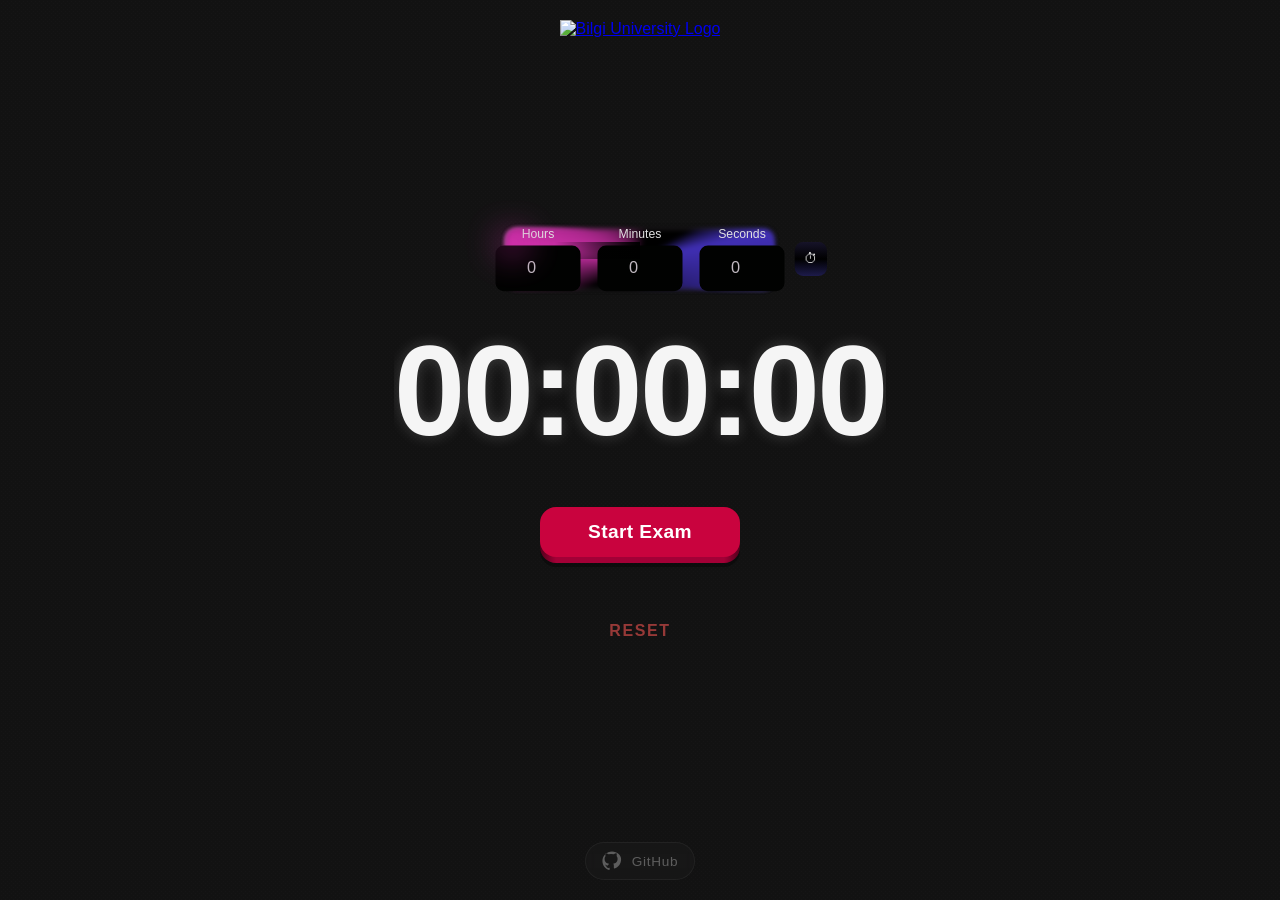
==== index.html @ c45ab060 "Add files via upload" ====
<!DOCTYPE html>
<html lang="en">

<head>
    <meta charset="UTF-8">
    <title>Exam Timer</title>
    <!-- Google Fonts: Roboto Mono -->
    <link href="https://fonts.googleapis.com/css2?family=Roboto+Mono:wght@400;700&display=swap" rel="stylesheet">
    <link rel="stylesheet" href="style.css"> 

</head>
<header>
    <a href="https://www.bilgi.edu.tr" class="logo-link">
        <img src="https://tbl.bilgi.edu.tr/brand-resources/logotypes/bilgi/svg/bilgi-logotype-en-light.svg"
            alt="Bilgi University Logo" class="logo">
    </a>
</header>

<body>
    <section class="counter">
        <!-- Saat, Dakika, Saniye inputları -->
        <div id="poda" class="input-wrapper-neon">
            <div class="white"></div>
            <div class="border"></div>
            <div class="darkBorderBg"></div>
            <div class="glow"></div>

            <div class="time-inputs">
                <div>
                    <label for="hours">Hours</label>
                    <input type="number" id="hours" class="input" placeholder="0" min="0">
                </div>
                <div>
                    <label for="minutes">Minutes</label>
                    <input type="number" id="minutes" class="input" placeholder="0" min="0">
                </div>
                <div>
                    <label for="seconds">Seconds</label>
                    <input type="number" id="seconds" class="input" placeholder="0" min="0">
                </div>
            </div>

            <div id="input-mask"></div>
            <div id="pink-mask"></div>
            <div id="filter-icon">⏱</div>
        </div>

        <!-- Timer display -->
        <div id="count">00:00:00</div>

        <!-- Start/Pause button -->
        <button class="pushable" id="startPause">
            <span class="shadow"></span>
            <span class="edge"></span>
            <span class="front">Start Exam</span>
        </button>

        <!-- Reset button -->
        <button id="reset">Reset</button>
    </section>

    <script>
        let remaining = 0;
        let interval = null;
        let isRunning = false;

        const countEl = document.getElementById("count");
        const startPauseBtn = document.getElementById("startPause");
        const resetBtn = document.getElementById("reset");
        const hoursInput = document.getElementById("hours");
        const minutesInput = document.getElementById("minutes");
        const secondsInput = document.getElementById("seconds");

        function formatTime(seconds) {
            const h = Math.floor(seconds / 3600).toString().padStart(2, "0");
            const m = Math.floor((seconds % 3600) / 60).toString().padStart(2, "0");
            const s = (seconds % 60).toString().padStart(2, "0");
            return `${h}:${m}:${s}`;
        }

        function updateDisplay() {
            countEl.textContent = formatTime(remaining);
        }

        function toggleTimer() {
            if (!isRunning) {
                if (remaining <= 0) {
                    const h = parseInt(hoursInput.value, 10) || 0;
                    const m = parseInt(minutesInput.value, 10) || 0;
                    const s = parseInt(secondsInput.value, 10) || 0;
                    remaining = h * 3600 + m * 60 + s;
                    if (remaining <= 0) {
                        alert("Please enter a valid exam duration.");
                        return;
                    }
                    updateDisplay();
                }
                interval = setInterval(() => {
                    if (remaining > 0) {
                        remaining--;
                        updateDisplay();
                    } else {
                        clearInterval(interval);
                        interval = null;
                        isRunning = false;
                        startPauseBtn.querySelector(".front").textContent = "Start Exam";
                        countEl.textContent = "TIME UP!";
                    }
                }, 1000);
                isRunning = true;
                startPauseBtn.querySelector(".front").textContent = "Pause Exam";
            } else {
                clearInterval(interval);
                interval = null;
                isRunning = false;
                startPauseBtn.querySelector(".front").textContent = "Resume Exam";
            }
        }

        function resetTimer() {
            clearInterval(interval);
            interval = null;
            isRunning = false;
            remaining = 0;
            countEl.textContent = "00:00:00";
            startPauseBtn.querySelector(".front").textContent = "Start Exam";
        }

        startPauseBtn.addEventListener("click", toggleTimer);
        resetBtn.addEventListener("click", resetTimer);

        updateDisplay();
    </script>
</body>

<footer class="footer">
  <a href="https://github.com/guitareren" target="_blank" class="github-link">
    
    <svg viewBox="0 0 24 24" fill="currentColor" xmlns="http://www.w3.org/2000/svg">
      <path d="M12 .5C5.65.5.5 5.65.5 12c0 5.1 3.3 9.4 7.9 10.9.6.1.8-.3.8-.6v-2.1c-3.2.7-3.9-1.5-3.9-1.5-.5-1.2-1.2-1.5-1.2-1.5-1-.7.1-.7.1-.7 1.1.1 1.7 1.1 1.7 1.1 1 .1 1.6-.7 1.8-1.1.1-.7.4-1.1.7-1.3-2.6-.3-5.3-1.3-5.3-5.8 0-1.3.5-2.4 1.2-3.3-.1-.3-.5-1.6.1-3.3 0 0 1-.3 3.4 1.2a11.7 11.7 0 0 1 6.2 0c2.4-1.5 3.4-1.2 3.4-1.2.6 1.7.2 3 .1 3.3.8.9 1.2 2 1.2 3.3 0 4.5-2.7 5.5-5.3 5.8.4.3.8 1 .8 2.1v3.1c0 .3.2.7.8.6 4.6-1.5 7.9-5.8 7.9-10.9C23.5 5.65 18.35.5 12 .5z"/>
    </svg>
    <span>GitHub</span>
  </a>
</footer>
</html>
---- style.css ----
:root {
    --bg-color: #121212;
    --text-color: #e0e0e0;
    --accent-color: hsl(342, 97%, 40%);
    --shadow-color: rgba(0, 0, 0, 0.4);
    --font-family: 'Inter', -apple-system, BlinkMacSystemFont, "Segoe UI", Roboto, Helvetica, Arial, sans-serif;
}

* {
    box-sizing: border-box;
    margin: 0;
    padding: 0;
    -webkit-tap-highlight-color: transparent;
    /* Mobilde tıklama anındaki mavi kutuyu siler */
    -webkit-touch-callout: none;
    /* iOS'ta basılı tutunca çıkan menüyü engeller */
    -webkit-user-select: none;
    /* Safari */
    -khtml-user-select: none;
    /* Konqueror HTML */
    -moz-user-select: none;
    /* Firefox */
    -ms-user-select: none;
    /* Internet Explorer/Edge */
    user-select: none;
    /* Standart */
}

header {
  width: 100%;
  display: flex;
  justify-content: center; 
  align-items: center;     
  padding: 20px;
  position: absolute;    
  top: 0;
  left: 0;
}
header img.logo {
  height: 50px;
  width: auto;
}

body {
    height: 100vh;
    display: flex;
    justify-content: center;
    align-items: center;
    font-family: var(--font-family);
    background-color: var(--bg-color);
    color: var(--text-color);
    overflow: hidden;
    touch-action: pan-x pan-y;
    background-image: url("data:image/svg+xml,%3Csvg xmlns='http://www.w3.org/2000/svg' width='4' height='4' viewBox='0 0 4 4'%3E%3Cpath fill='%239C92AC' fill-opacity='0.03' d='M1 3h1v1H1V3zm2-2h1v1H3V1z'%3E%3C/path%3E%3C/svg%3E");
}


section.counter {
    display: flex;
    flex-direction: column;
    justify-content: center;
    align-items: center;
    width: 100%;
    height: 100%;
    padding: 20px;
    padding-bottom: 5vh;
}

/* Sayaç ekranı limitli */
#count {
    font-weight: 700;
    font-size: clamp(3rem, 12vw, 8rem);
    /* daha küçük aralık */
    margin-bottom: 2vh;
    color: whitesmoke;
    line-height: 1;
    letter-spacing: -0.02em;
    font-variant-numeric: tabular-nums;
    text-align: center;
    text-shadow: 0 0 15px rgba(245, 245, 245, 0.2);
    max-width: 90vw;
    /* ekranın %90’ını geçmez */
    overflow: hidden;
    /* taşmayı engeller */
}


@keyframes countAppear {
    from {
        opacity: 0;
        transform: translateY(20px) scale(0.9);
    }

    to {
        opacity: 1;
        transform: translateY(0) scale(1);
    }
}


.pushable {
    margin-top: 40px;
    position: relative;
    border: none;
    background: transparent;
    padding: 0;
    cursor: pointer;
    outline: none;
    user-select: none;
    touch-action: manipulation;
    width: clamp(150px, 40vw, 200px);
    animation: buttonAppear 0.6s 0.3s cubic-bezier(0.23, 1, 0.32, 1) both;

}

@keyframes buttonAppear {
    from {
        opacity: 0;
        transform: translateY(10px);
    }

    to {
        opacity: 1;
        transform: translateY(0);
    }
}

.shadow {
    position: absolute;
    top: 0;
    left: 0;
    width: 100%;
    height: 100%;
    border-radius: 16px;
    background: hsl(0deg 0% 0% / 0.3);
    will-change: transform;
    transform: translateY(4px);
    transition: transform 600ms cubic-bezier(.3, .7, .4, 1);
}

.edge {
    position: absolute;
    top: 0;
    left: 0;
    width: 100%;
    height: 100%;
    border-radius: 16px;
    background: linear-gradient(to left,
            hsl(340deg 100% 16%) 0%,
            hsl(340deg 100% 32%) 8%,
            hsl(340deg 100% 32%) 92%,
            hsl(340deg 100% 16%) 100%);
}

.front {
    display: block;
    position: relative;
    padding: clamp(8px, 2vh, 14px) 0;
    /* üst-alt padding küçülür/büyür */


    border-radius: 16px;
    font-size: clamp(0.8rem, 3vw, 1.2rem);
    /* yazı boyutu orantılı */

    font-weight: 700;
    color: white;
    background: var(--accent-color);
    will-change: transform;
    transform: translateY(-6px);
    transition: transform 600ms cubic-bezier(.3, .7, .4, 1), background 200ms;
    text-align: center;
    letter-spacing: 0.02em;
}

.pushable:hover {
    filter: brightness(105%);
}

.pushable:hover .front {
    transform: translateY(-8px);
    transition: transform 250ms cubic-bezier(.3, .7, .4, 1.5);
}

.pushable:active .front {
    background: rgb(190, 5, 98);
    transform: translateY(-2px);
    transition: transform 34ms;
}

.pushable:hover .shadow {
    transform: translateY(6px);
    transition: transform 250ms cubic-bezier(.3, .7, .4, 1.5);
}

.pushable:active .shadow {
    transform: translateY(2px);
    transition: transform 34ms;
}


#reset {
    background-color: transparent;
    color: #ef5350;
    border: 2px solid transparent;
    font-size: 1rem;
    font-weight: 600;
    padding: 10px 20px;
    border-radius: 8px;
    cursor: pointer;
    margin-top: clamp(8vh, 12vh, 16vh);
    transition: all 0.3s ease;
    text-transform: uppercase;
    letter-spacing: 0.1em;
    opacity: 0.6;
}

#reset:hover {
    opacity: 1;
    background-color: rgba(239, 83, 80, 0.1);
    border-color: rgba(239, 83, 80, 0.2);
}

#reset:active {
    transform: scale(0.95);
}


.input-wrapper-neon {
    display: flex;
    justify-content: center;
    align-items: center;
    margin-bottom: 30px;
    scale: 0.85;
    z-index: 10;
}

.grid {
    height: 800px;
    width: 800px;
    background-image: linear-gradient(to right, #0f0f10 1px, transparent 1px),
        linear-gradient(to bottom, #0f0f10 1px, transparent 1px);
    background-size: 1rem 1rem;
    background-position: center center;
    position: absolute;
    z-index: -1;
    filter: blur(1px);
}


.white,
.border,
.darkBorderBg,
.glow {
    max-height: 70px;
    max-width: 314px;
    height: 100%;
    width: 100%;
    position: absolute;
    overflow: hidden;
    z-index: -1;
    border-radius: 12px;
    filter: blur(3px);
    pointer-events: none;

}

#main {
    position: relative;
    z-index: 50;

}

.input {
    background-color: #010201;
    border: none;
    width: 301px;
    height: 56px;
    border-radius: 10px;
    color: white;
    padding-inline: 50px;
    font-size: 18px;
    font-family: var(--font-family);
    position: relative;
    z-index: 51;
    pointer-events: auto;

}

#poda {
    display: flex;
    align-items: center;
    justify-content: center;
    position: relative;
}

.input::placeholder {
    color: #c0b9c0;
}

.input:focus {
    outline: none;
}

#input-mask,
#pink-mask {
    pointer-events: none;
    position: absolute;
    z-index: 52;
}

#input-mask {
    width: 100px;
    height: 20px;
    background: linear-gradient(90deg, transparent, black);
    top: 18px;
    left: 70px;
}

#pink-mask {
    width: 30px;
    height: 20px;
    background: #cf30aa;
    top: 10px;
    left: 5px;
    filter: blur(20px);
    opacity: 0.8;
    transition: all 2s;
}

.white::before,
.border::before,
.darkBorderBg::before,
.glow:before {
    content: "";
    z-index: -2;
    top: 50%;
    left: 50%;
    position: absolute;
    background-repeat: no-repeat;
    transition: all 2s;
}

.white::before {
    transform: translate(-50%, -50%) rotate(83deg);
    width: 600px;
    height: 600px;
    filter: brightness(1.4);
    background-image: conic-gradient(rgba(0, 0, 0, 0) 0%, #a099d8, rgba(0, 0, 0, 0) 8%, rgba(0, 0, 0, 0) 50%, #dfa2da, rgba(0, 0, 0, 0) 58%);
}

.border::before {
    transform: translate(-50%, -50%) rotate(70deg);
    width: 600px;
    height: 600px;
    filter: brightness(1.3);
    background-image: conic-gradient(#1c191c, #402fb5 5%, #1c191c 14%, #1c191c 50%, #cf30aa 60%, #1c191c 64%);
}

.darkBorderBg::before {
    transform: translate(-50%, -50%) rotate(82deg);
    width: 600px;
    height: 600px;
    background-image: conic-gradient(rgba(0, 0, 0, 0), #18116a, rgba(0, 0, 0, 0) 10%, rgba(0, 0, 0, 0) 50%, #6e1b60, rgba(0, 0, 0, 0) 60%);
}

.glow:before {
    transform: translate(-50%, -50%) rotate(60deg);
    width: 999px;
    height: 999px;
    background-image: conic-gradient(#000, #402fb5 5%, #000 38%, #000 50%, #cf30aa 60%, #000 87%);
}

#poda:hover>.darkBorderBg::before {
    transform: translate(-50%, -50%) rotate(-98deg);
}

#poda:hover>.white::before {
    transform: translate(-50%, -50%) rotate(-97deg);
}

#poda:hover>.border::before {
    transform: translate(-50%, -50%) rotate(-110deg);
}

#poda:focus-within>.darkBorderBg::before {
    transform: translate(-50%, -50%) rotate(442deg);
    transition: all 4s;
}

#poda:focus-within>.white::before {
    transform: translate(-50%, -50%) rotate(443deg);
    transition: all 4s;
}

#poda:focus-within>.border::before {
    transform: translate(-50%, -50%) rotate(430deg);
    transition: all 4s;
}

/* Timer ikonunu tüm grubun sağına sabitle */
#filter-icon {
    position: absolute;
    top: 50%;
    right: -50px;
    /* input grubunun sağında */
    transform: translateY(-50%);
    display: flex;
    align-items: center;
    justify-content: center;
    z-index: 60;
    height: 40px;
    width: 38px;
    border-radius: 10px;
    background: linear-gradient(180deg, #161329, black, #1d1b4b);
    pointer-events: none;
}


@media (min-width: 1200px) {
    section.counter {
        max-width: 1000px;
        margin: 0 auto;
    }
}

.home-nav {
    position: absolute;
    top: 25px;
    left: 25px;
    z-index: 100;
}

.home-icon-link {
    display: flex;
    align-items: center;
    justify-content: center;
    width: 45px;
    height: 45px;
    color: rgba(255, 255, 255, 0.4);

    background: rgba(255, 255, 255, 0.03);
    border: 1px solid rgba(255, 255, 255, 0.1);
    border-radius: 12px;
    transition: all 0.4s cubic-bezier(0.23, 1, 0.32, 1);
    backdrop-filter: blur(5px);
}

.home-icon-link svg {
    width: 24px;
    height: 24px;
}

.home-icon-link:hover {
    color: white;
    background: rgba(226, 3, 77, 0.15);

    border-color: var(--accent-color);
    transform: translateY(-3px);
    box-shadow: 0 10px 20px rgba(0, 0, 0, 0.3);
}

.footer {
    position: absolute;
    bottom: 20px;
    width: 100%;
    display: flex;
    justify-content: center;
    align-items: center;
    z-index: 10;
}

.github-link {
    display: flex;
    align-items: center;
    gap: 10px;
    color: rgba(255, 255, 255, 0.3);
    text-decoration: none;
    font-size: 0.85rem;
    font-weight: 500;
    letter-spacing: 0.05em;
    padding: 8px 16px;
    border-radius: 20px;
    background: rgba(255, 255, 255, 0.02);
    border: 1px solid rgba(255, 255, 255, 0.05);
    transition: all 0.4s ease;
    backdrop-filter: blur(5px);
}

.github-link svg {
    width: 20px;
    height: 20px;
    transition: transform 0.4s ease;
}

.github-link:hover {
    color: #fff;
    background: rgba(226, 3, 77, 0.1);

    border-color: var(--accent-color);
    box-shadow: 0 0 20px rgba(226, 3, 77, 0.2);
}

.github-link:hover svg {
    transform: rotate(360deg) scale(1.1);
}

html,
body {
    margin: 0;
    padding: 0;
    width: 100%;
    min-height: 100vh;
    overflow: hidden;
    /* Tarayıcının çift tıkla odaklanma/zoom hareketini tamamen kapatır */
    touch-action: manipulation;
    /* Metin seçmeyi engeller (sayı artırırken metnin maviye boyanmaması için) */
    user-select: none;
    -webkit-user-select: none;
    overscroll-behavior: none;
}

.pushable,
.nav-card,
.home-icon-link {
    -webkit-tap-highlight-color: transparent;
    /* Mobildeki tıklama gölgesini siler */
    outline: none;
    /* Odaklanma çerçevesini kaldırır */
    user-select: none;
}

.pushable:focus,
.nav-card:focus {
    outline: none;
}

/* Input kutuları daha küçük ve orantılı */
.time-inputs .input {
    width: clamp(60px, 15vw, 100px);
    height: clamp(40px, 6vh, 56px);
    text-align: center;
    font-size: clamp(1rem, 3vw, 1.2rem);
    padding: 0;
}

/* Zaman inputları kapsayıcı */
.time-inputs {
    display: flex;
    gap: 20px;
    justify-content: center;
    align-items: flex-end;
    flex-wrap: wrap;
    position: relative;
    /* ikon için referans */
}


.time-inputs div {
    display: flex;
    flex-direction: column;
    align-items: center;
}

.time-inputs label {
    color: var(--text-color);
    font-size: 0.9rem;
    margin-bottom: 6px;
    font-family: var(--font-family);
}

#reset {
    font-size: clamp(0.8rem, 2vw, 1rem);
    padding: clamp(8px, 2vw, 12px) clamp(16px, 4vw, 24px);
    margin-top: clamp(3vh, 5vh, 8vh);
}
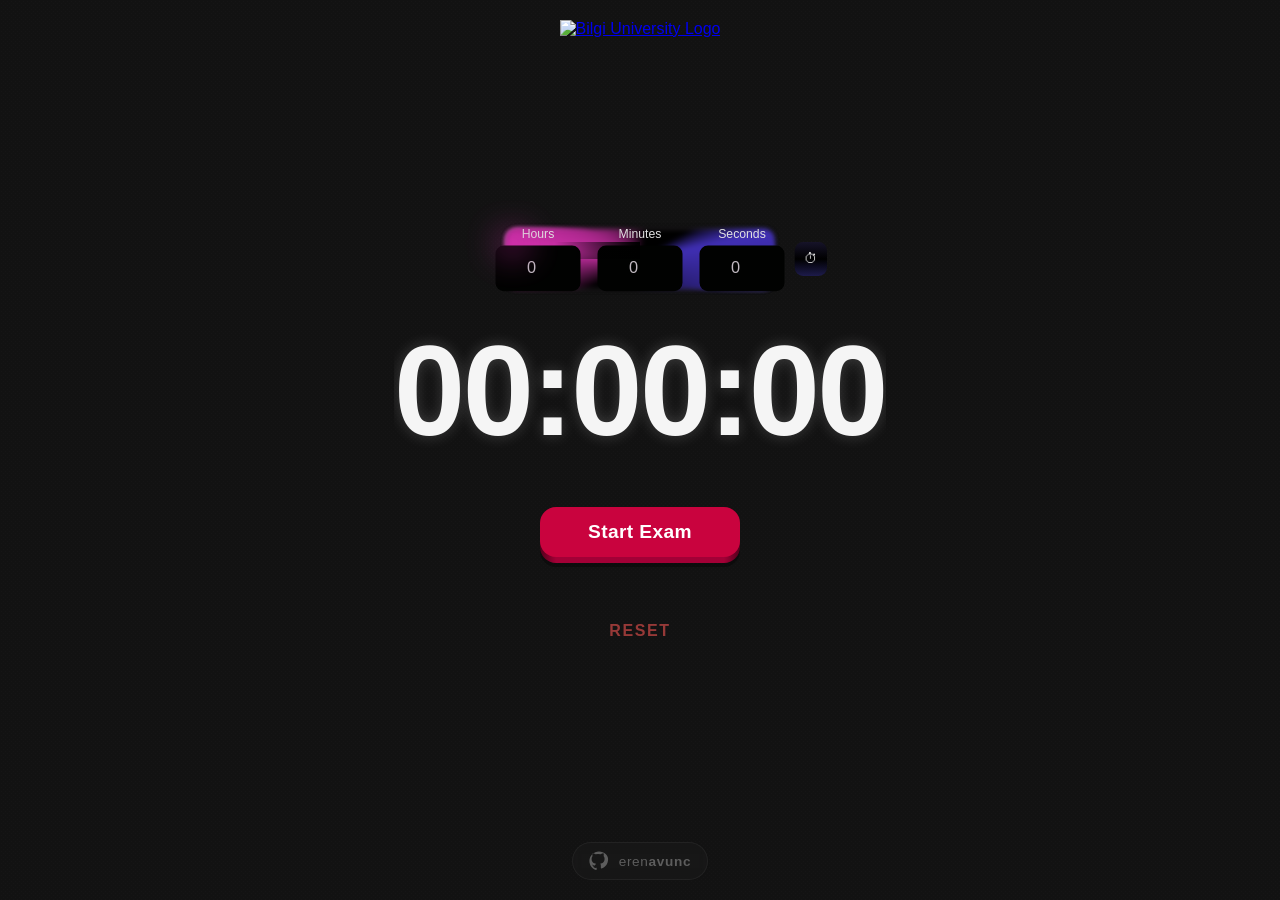
==== commit a4997982: "Update index.html" ====
--- a/index.html
+++ b/index.html
@@ -139,7 +139,8 @@
     <svg viewBox="0 0 24 24" fill="currentColor" xmlns="http://www.w3.org/2000/svg">
       <path d="M12 .5C5.65.5.5 5.65.5 12c0 5.1 3.3 9.4 7.9 10.9.6.1.8-.3.8-.6v-2.1c-3.2.7-3.9-1.5-3.9-1.5-.5-1.2-1.2-1.5-1.2-1.5-1-.7.1-.7.1-.7 1.1.1 1.7 1.1 1.7 1.1 1 .1 1.6-.7 1.8-1.1.1-.7.4-1.1.7-1.3-2.6-.3-5.3-1.3-5.3-5.8 0-1.3.5-2.4 1.2-3.3-.1-.3-.5-1.6.1-3.3 0 0 1-.3 3.4 1.2a11.7 11.7 0 0 1 6.2 0c2.4-1.5 3.4-1.2 3.4-1.2.6 1.7.2 3 .1 3.3.8.9 1.2 2 1.2 3.3 0 4.5-2.7 5.5-5.3 5.8.4.3.8 1 .8 2.1v3.1c0 .3.2.7.8.6 4.6-1.5 7.9-5.8 7.9-10.9C23.5 5.65 18.35.5 12 .5z"/>
     </svg>
-    <span>GitHub</span>
+    <span>eren<strong>avunc</strong></span>
   </a>
 </footer>
-</html>+
+</html>
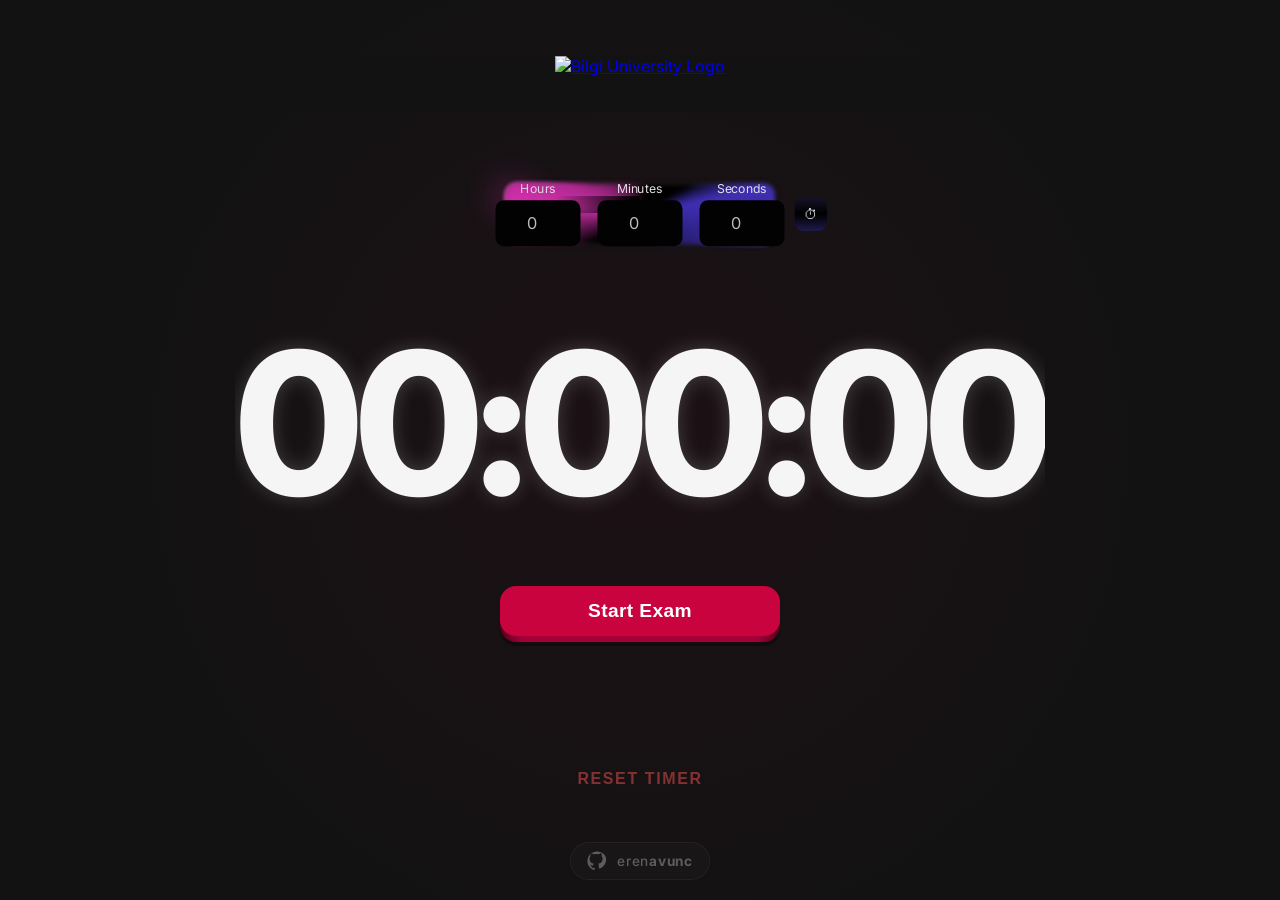
==== commit 80f1f86c: "Add files via upload" ====
--- a/index.html
+++ b/index.html
@@ -3,22 +3,24 @@
 
 <head>
     <meta charset="UTF-8">
+    <meta name="viewport" content="width=device-width, initial-scale=1.0">
     <title>Exam Timer</title>
-    <!-- Google Fonts: Roboto Mono -->
-    <link href="https://fonts.googleapis.com/css2?family=Roboto+Mono:wght@400;700&display=swap" rel="stylesheet">
-    <link rel="stylesheet" href="style.css"> 
-
+    <link
+        href="https://fonts.googleapis.com/css2?family=Inter:wght@400;700;800&family=Roboto+Mono:wght@400;700&display=swap"
+        rel="stylesheet">
+    <link rel="stylesheet" href="style.css">
 </head>
-<header>
-    <a href="https://www.bilgi.edu.tr" class="logo-link">
-        <img src="https://tbl.bilgi.edu.tr/brand-resources/logotypes/bilgi/svg/bilgi-logotype-en-light.svg"
-            alt="Bilgi University Logo" class="logo">
-    </a>
-</header>
 
 <body>
     <section class="counter">
-        <!-- Saat, Dakika, Saniye inputları -->
+
+        <header class="logo-wrapper">
+            <a href="https://www.bilgi.edu.tr" target="_blank" class="logo-link">
+                <img src="https://tbl.bilgi.edu.tr/brand-resources/logotypes/bilgi/svg/bilgi-logotype-en-light.svg"
+                    alt="Bilgi University Logo" class="logo">
+            </a>
+        </header>
+
         <div id="poda" class="input-wrapper-neon">
             <div class="white"></div>
             <div class="border"></div>
@@ -45,20 +47,27 @@
             <div id="filter-icon">⏱</div>
         </div>
 
-        <!-- Timer display -->
         <div id="count">00:00:00</div>
 
-        <!-- Start/Pause button -->
         <button class="pushable" id="startPause">
             <span class="shadow"></span>
             <span class="edge"></span>
             <span class="front">Start Exam</span>
         </button>
 
-        <!-- Reset button -->
-        <button id="reset">Reset</button>
+        <button id="reset">Reset Timer</button>
+
     </section>
 
+    <footer class="footer">
+        <a href="https://github.com/guitareren" target="_blank" class="github-link">
+            <svg viewBox="0 0 24 24" fill="currentColor" xmlns="http://www.w3.org/2000/svg">
+                <path
+                    d="M12 .5C5.65.5.5 5.65.5 12c0 5.1 3.3 9.4 7.9 10.9.6.1.8-.3.8-.6v-2.1c-3.2.7-3.9-1.5-3.9-1.5-.5-1.2-1.2-1.5-1.2-1.5-1-.7.1-.7.1-.7 1.1.1 1.7 1.1 1.7 1.1 1 .1 1.6-.7 1.8-1.1.1-.7.4-1.1.7-1.3-2.6-.3-5.3-1.3-5.3-5.8 0-1.3.5-2.4 1.2-3.3-.1-.3-.5-1.6.1-3.3 0 0 1-.3 3.4 1.2a11.7 11.7 0 0 1 6.2 0c2.4-1.5 3.4-1.2 3.4-1.2.6 1.7.2 3 .1 3.3.8.9 1.2 2 1.2 3.3 0 4.5-2.7 5.5-5.3 5.8.4.3.8 1 .8 2.1v3.1c0 .3.2.7.8.6 4.6-1.5 7.9-5.8 7.9-10.9C23.5 5.65 18.35.5 12 .5z" />
+            </svg>
+            <span>eren<strong>avunc</strong></span>
+        </a>
+    </footer>
     <script>
         let remaining = 0;
         let interval = null;
@@ -118,12 +127,33 @@
         }
 
         function resetTimer() {
+            // 1. Önce çalışan bir sayaç varsa durdur
             clearInterval(interval);
             interval = null;
             isRunning = false;
-            remaining = 0;
-            countEl.textContent = "00:00:00";
+
+            // 2. Inputlardaki değerleri oku (Hata payını önlemek için || 0 ekliyoruz)
+            const hours = parseInt(document.getElementById('hours').value) || 0;
+            const minutes = parseInt(document.getElementById('minutes').value) || 0;
+            const seconds = parseInt(document.getElementById('seconds').value) || 0;
+
+            // 3. Kalan süreyi (remaining) bu değerlere göre güncelle
+            remaining = (hours * 3600) + (minutes * 60) + seconds;
+
+            // 4. Sayacı ekranda formatlı göster (Örn: 01:30:00)
+            displayTime(remaining);
+
+            // 5. Buton metnini başa döndür
             startPauseBtn.querySelector(".front").textContent = "Start Exam";
+        }
+
+        
+        function displayTime(totalSeconds) {
+            const h = Math.floor(totalSeconds / 3600);
+            const m = Math.floor((totalSeconds % 3600) / 60);
+            const s = totalSeconds % 60;
+
+            countEl.textContent = `${h.toString().padStart(2, '0')}:${m.toString().padStart(2, '0')}:${s.toString().padStart(2, '0')}`;
         }
 
         startPauseBtn.addEventListener("click", toggleTimer);
@@ -133,14 +163,4 @@
     </script>
 </body>
 
-<footer class="footer">
-  <a href="https://github.com/guitareren" target="_blank" class="github-link">
-    
-    <svg viewBox="0 0 24 24" fill="currentColor" xmlns="http://www.w3.org/2000/svg">
-      <path d="M12 .5C5.65.5.5 5.65.5 12c0 5.1 3.3 9.4 7.9 10.9.6.1.8-.3.8-.6v-2.1c-3.2.7-3.9-1.5-3.9-1.5-.5-1.2-1.2-1.5-1.2-1.5-1-.7.1-.7.1-.7 1.1.1 1.7 1.1 1.7 1.1 1 .1 1.6-.7 1.8-1.1.1-.7.4-1.1.7-1.3-2.6-.3-5.3-1.3-5.3-5.8 0-1.3.5-2.4 1.2-3.3-.1-.3-.5-1.6.1-3.3 0 0 1-.3 3.4 1.2a11.7 11.7 0 0 1 6.2 0c2.4-1.5 3.4-1.2 3.4-1.2.6 1.7.2 3 .1 3.3.8.9 1.2 2 1.2 3.3 0 4.5-2.7 5.5-5.3 5.8.4.3.8 1 .8 2.1v3.1c0 .3.2.7.8.6 4.6-1.5 7.9-5.8 7.9-10.9C23.5 5.65 18.35.5 12 .5z"/>
-    </svg>
-    <span>eren<strong>avunc</strong></span>
-  </a>
-</footer>
-
-</html>
+</html>
--- a/style.css
+++ b/style.css
@@ -27,18 +27,19 @@
 }
 
 header {
-  width: 100%;
-  display: flex;
-  justify-content: center; 
-  align-items: center;     
-  padding: 20px;
-  position: absolute;    
-  top: 0;
-  left: 0;
-}
+    width: 100%;
+    display: flex;
+    justify-content: center;
+    align-items: center;
+    padding: 20px 0;
+    position: relative;
+    /* Absolute yerine relative yaparak altındaki elemanları aşağı iter */
+    z-index: 100;
+}
+
 header img.logo {
-  height: 50px;
-  width: auto;
+    height: clamp(40px, 7vh, 55px);
+    width: auto;
 }
 
 body {
@@ -51,37 +52,44 @@
     color: var(--text-color);
     overflow: hidden;
     touch-action: pan-x pan-y;
-    background-image: url("data:image/svg+xml,%3Csvg xmlns='http://www.w3.org/2000/svg' width='4' height='4' viewBox='0 0 4 4'%3E%3Cpath fill='%239C92AC' fill-opacity='0.03' d='M1 3h1v1H1V3zm2-2h1v1H3V1z'%3E%3C/path%3E%3C/svg%3E");
+    background-image: radial-gradient(circle at 50% 50%,
+            rgba(226, 3, 77, 0.05) 0%,
+            rgba(18, 18, 18, 1) 70%);
 }
 
 
 section.counter {
     display: flex;
     flex-direction: column;
-    justify-content: center;
+    justify-content: space-evenly;
+    /* Elemanları dikeyde eşit ve dengeli dağıtır */
     align-items: center;
     width: 100%;
-    height: 100%;
-    padding: 20px;
-    padding-bottom: 5vh;
-}
-
-/* Sayaç ekranı limitli */
+    height: 100dvh;
+    padding: 10px 20px;
+    box-sizing: border-box;
+    overflow: hidden;
+    /* Taşmaları engeller */
+    overflow-y: auto;
+    /* Çok daralırsa en azından kaydırılabilir olsun */
+    gap: 1vh;
+    /* Elemanlar arası dinamik boşluk */
+}
+
 #count {
-    font-weight: 700;
-    font-size: clamp(3rem, 12vw, 8rem);
-    /* daha küçük aralık */
-    margin-bottom: 2vh;
+    font-weight: 800;
+    font-size: clamp(4rem, 22vmin, 33rem);
     color: whitesmoke;
     line-height: 1;
-    letter-spacing: -0.02em;
+    letter-spacing: -0.04em;
     font-variant-numeric: tabular-nums;
     text-align: center;
-    text-shadow: 0 0 15px rgba(245, 245, 245, 0.2);
-    max-width: 90vw;
-    /* ekranın %90’ını geçmez */
+    text-shadow: 0 0 20px rgba(245, 245, 245, 0.2);
+    max-width: 95vw;
+    margin: 0;
+    /* Boşluklar flex-evenly tarafından yönetilecek */
     overflow: hidden;
-    /* taşmayı engeller */
+    z-index: 5;
 }
 
 
@@ -99,7 +107,6 @@
 
 
 .pushable {
-    margin-top: 40px;
     position: relative;
     border: none;
     background: transparent;
@@ -108,9 +115,12 @@
     outline: none;
     user-select: none;
     touch-action: manipulation;
-    width: clamp(150px, 40vw, 200px);
+    width: clamp(160px, 50vmin, 280px);
+    margin: 2vh 0;
     animation: buttonAppear 0.6s 0.3s cubic-bezier(0.23, 1, 0.32, 1) both;
-
+    z-index: 10;
+    flex-shrink: 1;
+    min-height: 40px;
 }
 
 @keyframes buttonAppear {
@@ -203,16 +213,18 @@
     background-color: transparent;
     color: #ef5350;
     border: 2px solid transparent;
-    font-size: 1rem;
     font-weight: 600;
-    padding: 10px 20px;
-    border-radius: 8px;
     cursor: pointer;
-    margin-top: clamp(8vh, 12vh, 16vh);
     transition: all 0.3s ease;
     text-transform: uppercase;
     letter-spacing: 0.1em;
-    opacity: 0.6;
+    opacity: 0.5;
+
+    /* Responsive font ve padding */
+    font-size: clamp(0.75rem, 2vmin, 1rem);
+    padding: 12px 24px;
+    margin-top: auto;
+    margin-bottom: 5vh;
 }
 
 #reset:hover {
@@ -230,9 +242,13 @@
     display: flex;
     justify-content: center;
     align-items: center;
-    margin-bottom: 30px;
+    margin-top: 10px;
+    /* Logodan sonraki boşluk */
+    margin-bottom: 20px;
+    /* Sayıdan önceki boşluk */
     scale: 0.85;
-    z-index: 10;
+    z-index: 50;
+    position: relative;
 }
 
 .grid {
@@ -262,14 +278,13 @@
     border-radius: 12px;
     filter: blur(3px);
     pointer-events: none;
-
 }
 
 #main {
     position: relative;
     z-index: 50;
-
-}
+}
+
 
 .input {
     background-color: #010201;
@@ -278,13 +293,13 @@
     height: 56px;
     border-radius: 10px;
     color: white;
-    padding-inline: 50px;
-    font-size: 18px;
+    padding-inline: 15px;
+    font-size: 1.5rem;
     font-family: var(--font-family);
     position: relative;
-    z-index: 51;
+    z-index: 60;
     pointer-events: auto;
-
+    text-align: center;
 }
 
 #poda {
@@ -422,42 +437,6 @@
         max-width: 1000px;
         margin: 0 auto;
     }
-}
-
-.home-nav {
-    position: absolute;
-    top: 25px;
-    left: 25px;
-    z-index: 100;
-}
-
-.home-icon-link {
-    display: flex;
-    align-items: center;
-    justify-content: center;
-    width: 45px;
-    height: 45px;
-    color: rgba(255, 255, 255, 0.4);
-
-    background: rgba(255, 255, 255, 0.03);
-    border: 1px solid rgba(255, 255, 255, 0.1);
-    border-radius: 12px;
-    transition: all 0.4s cubic-bezier(0.23, 1, 0.32, 1);
-    backdrop-filter: blur(5px);
-}
-
-.home-icon-link svg {
-    width: 24px;
-    height: 24px;
-}
-
-.home-icon-link:hover {
-    color: white;
-    background: rgba(226, 3, 77, 0.15);
-
-    border-color: var(--accent-color);
-    transform: translateY(-3px);
-    box-shadow: 0 10px 20px rgba(0, 0, 0, 0.3);
 }
 
 .footer {
@@ -573,4 +552,132 @@
     font-size: clamp(0.8rem, 2vw, 1rem);
     padding: clamp(8px, 2vw, 12px) clamp(16px, 4vw, 24px);
     margin-top: clamp(3vh, 5vh, 8vh);
+}
+
+/* Yükseklik 500px'den küçükse (Yatay telefonlar) */
+@media (max-height: 600px) {
+    header {
+        padding: 5px 0;
+    }
+
+    header img.logo {
+        height: 30px;
+    }
+
+    .input-wrapper-neon {
+        margin-top: 5px;
+        margin-bottom: 5px;
+        scale: 0.7;
+        /* Input grubunu küçült */
+    }
+
+    #count {
+        font-size: clamp(3rem, 15vh, 6rem);
+        /* Sayıyı dikeyde daralt */
+    }
+
+    .pushable {
+        width: clamp(120px, 30vmin, 200px);
+        margin: 1vh 0;
+    }
+
+    .front {
+        padding: 6px 0;
+        font-size: 0.8rem;
+    }
+
+    #reset {
+        margin-top: 5px;
+        margin-bottom: 4vh;
+        padding: 5px 15px;
+    }
+
+    .footer {
+        position: relative;
+        /* Üst üste binmeyi önlemek için akışa dahil et */
+        bottom: 0;
+        padding: 10px 0;
+        display: none;
+    }
+}
+
+/* Logo Kapsayıcısı */
+.logo-wrapper {
+    position: relative;
+    display: flex;
+    justify-content: center;
+    align-items: center;
+    padding: 3px;
+    border-radius: 14px;
+    overflow: hidden;
+    z-index: 1;
+    transition: transform 0.3s ease;
+    cursor: pointer;
+}
+
+/* Arka plandaki dönen neon ışık */
+.logo-wrapper::before {
+    content: "";
+    position: absolute;
+    z-index: -2;
+    left: 50%;
+    top: 50%;
+    width: 300%;
+    height: 300%;
+    background-image: conic-gradient(rgba(0, 0, 0, 0) 0%,
+            #a099d8 10%,
+            rgba(0, 0, 0, 0) 20%,
+            rgba(0, 0, 0, 0) 50%,
+            #cf30aa 60%,
+            rgba(0, 0, 0, 0) 70%);
+    transform: translate(-50%, -50%) rotate(0deg);
+    /* Animasyon varsayılan olarak duraklatıldı */
+    animation: rotateLogoBorder 3s linear infinite;
+    animation-play-state: paused;
+    opacity: 0;
+    transition: opacity 0.3s ease;
+}
+
+/* Logo arkasındaki sabit siyah zemin */
+.logo-wrapper::after {
+    content: "";
+    position: absolute;
+    inset: 2px;
+    background: var(--bg-color);
+    border-radius: 12px;
+    z-index: -1;
+}
+
+/* --- HOVER DURUMU --- */
+
+.logo-wrapper:hover {
+    transform: scale(1.05);
+    /* Hafif büyüme efekti */
+}
+
+.logo-wrapper:hover::before {
+    opacity: 1;
+    /* Işık görünür olur */
+    animation-play-state: running;
+    /* Animasyon dönmeye başlar */
+}
+
+@keyframes rotateLogoBorder {
+    from {
+        transform: translate(-50%, -50%) rotate(0deg);
+    }
+
+    to {
+        transform: translate(-50%, -50%) rotate(360deg);
+    }
+}
+
+header img.logo {
+    position: relative;
+    z-index: 2;
+    height: clamp(40px, 7vh, 55px);
+    width: auto;
+    display: block;
+    /* Resmin kendisinde metin seçilmeyi engelle */
+    pointer-events: none;
 }
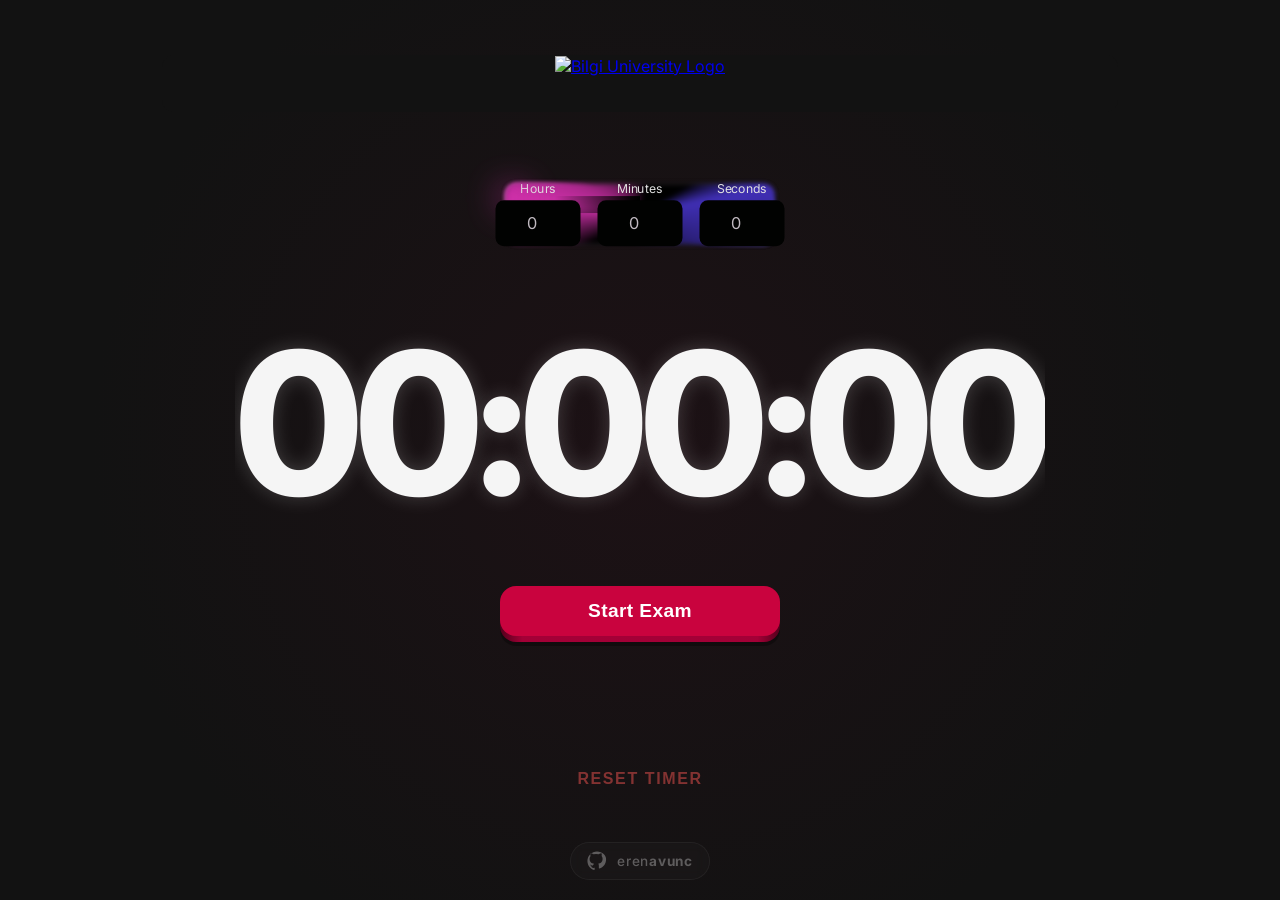
==== commit dd3b8909: "Add files via upload" ====
--- a/index.html
+++ b/index.html
@@ -44,7 +44,7 @@
 
             <div id="input-mask"></div>
             <div id="pink-mask"></div>
-            <div id="filter-icon">⏱</div>
+
         </div>
 
         <div id="count">00:00:00</div>
@@ -68,99 +68,100 @@
             <span>eren<strong>avunc</strong></span>
         </a>
     </footer>
-    <script>
-        let remaining = 0;
-        let interval = null;
-        let isRunning = false;
+ <script>
+    let remaining = 0;
+    let interval = null;
+    let isRunning = false;
 
-        const countEl = document.getElementById("count");
-        const startPauseBtn = document.getElementById("startPause");
-        const resetBtn = document.getElementById("reset");
-        const hoursInput = document.getElementById("hours");
-        const minutesInput = document.getElementById("minutes");
-        const secondsInput = document.getElementById("seconds");
+    const countEl = document.getElementById("count");
+    const startPauseBtn = document.getElementById("startPause");
+    const resetBtn = document.getElementById("reset");
+    const btnText = startPauseBtn.querySelector(".front");
+    const inputs = document.querySelectorAll(".time-inputs input");
 
-        function formatTime(seconds) {
-            const h = Math.floor(seconds / 3600).toString().padStart(2, "0");
-            const m = Math.floor((seconds % 3600) / 60).toString().padStart(2, "0");
-            const s = (seconds % 60).toString().padStart(2, "0");
-            return `${h}:${m}:${s}`;
+    // Zamanı formatlayan tek ve optimize fonksiyon
+    function updateDisplay(totalSeconds) {
+        const h = Math.floor(totalSeconds / 3600);
+        const m = Math.floor((totalSeconds % 3600) / 60);
+        const s = totalSeconds % 60;
+        countEl.textContent = `${h.toString().padStart(2, '0')}:${m.toString().padStart(2, '0')}:${s.toString().padStart(2, '0')}`;
+    }
+
+    function getInputSeconds() {
+        const h = Math.max(0, parseInt(document.getElementById("hours").value) || 0);
+        const m = Math.max(0, parseInt(document.getElementById("minutes").value) || 0);
+        const s = Math.max(0, parseInt(document.getElementById("seconds").value) || 0);
+        return (h * 3600) + (m * 60) + s;
+    }
+
+    function toggleInputs(disabled) {
+        inputs.forEach(input => input.disabled = disabled);
+        document.getElementById("poda").style.opacity = disabled ? "0.6" : "1";
+    }
+
+    function toggleTimer() {
+        if (!isRunning) {
+            // Başlatma veya Devam Etme
+            if (remaining <= 0) {
+                remaining = getInputSeconds();
+                if (remaining <= 0) {
+                    alert("Lütfen geçerli bir süre girin.");
+                    return;
+                }
+            }
+            
+            toggleInputs(true);
+            btnText.textContent = "Pause Exam";
+            isRunning = true;
+
+            interval = setInterval(() => {
+                if (remaining > 0) {
+                    remaining--;
+                    updateDisplay(remaining);
+                } else {
+                    stopTimer();
+                    countEl.textContent = "TIME UP!";
+                    // Opsiyonel: Buraya bir alarm sesi eklenebilir
+                }
+            }, 1000);
+        } else {
+            // Duraklatma
+            stopTimer();
+            btnText.textContent = "Resume Exam";
         }
+    }
 
-        function updateDisplay() {
-            countEl.textContent = formatTime(remaining);
-        }
+    function stopTimer() {
+        clearInterval(interval);
+        interval = null;
+        isRunning = false;
+    }
 
-        function toggleTimer() {
+    function resetTimer() {
+        stopTimer();
+        toggleInputs(false);
+        remaining = getInputSeconds();
+        updateDisplay(remaining);
+        btnText.textContent = "Start Exam";
+    }
+
+    // Event Listeners
+    startPauseBtn.addEventListener("click", toggleTimer);
+    resetBtn.addEventListener("click", resetTimer);
+
+    // Input değiştiğinde sayacı anlık güncelle (Sınav başlamadan önce)
+    inputs.forEach(input => {
+        input.addEventListener("input", () => {
             if (!isRunning) {
-                if (remaining <= 0) {
-                    const h = parseInt(hoursInput.value, 10) || 0;
-                    const m = parseInt(minutesInput.value, 10) || 0;
-                    const s = parseInt(secondsInput.value, 10) || 0;
-                    remaining = h * 3600 + m * 60 + s;
-                    if (remaining <= 0) {
-                        alert("Please enter a valid exam duration.");
-                        return;
-                    }
-                    updateDisplay();
-                }
-                interval = setInterval(() => {
-                    if (remaining > 0) {
-                        remaining--;
-                        updateDisplay();
-                    } else {
-                        clearInterval(interval);
-                        interval = null;
-                        isRunning = false;
-                        startPauseBtn.querySelector(".front").textContent = "Start Exam";
-                        countEl.textContent = "TIME UP!";
-                    }
-                }, 1000);
-                isRunning = true;
-                startPauseBtn.querySelector(".front").textContent = "Pause Exam";
-            } else {
-                clearInterval(interval);
-                interval = null;
-                isRunning = false;
-                startPauseBtn.querySelector(".front").textContent = "Resume Exam";
+                remaining = getInputSeconds();
+                updateDisplay(remaining);
             }
-        }
+        });
+    });
 
-        function resetTimer() {
-            // 1. Önce çalışan bir sayaç varsa durdur
-            clearInterval(interval);
-            interval = null;
-            isRunning = false;
-
-            // 2. Inputlardaki değerleri oku (Hata payını önlemek için || 0 ekliyoruz)
-            const hours = parseInt(document.getElementById('hours').value) || 0;
-            const minutes = parseInt(document.getElementById('minutes').value) || 0;
-            const seconds = parseInt(document.getElementById('seconds').value) || 0;
-
-            // 3. Kalan süreyi (remaining) bu değerlere göre güncelle
-            remaining = (hours * 3600) + (minutes * 60) + seconds;
-
-            // 4. Sayacı ekranda formatlı göster (Örn: 01:30:00)
-            displayTime(remaining);
-
-            // 5. Buton metnini başa döndür
-            startPauseBtn.querySelector(".front").textContent = "Start Exam";
-        }
-
-        
-        function displayTime(totalSeconds) {
-            const h = Math.floor(totalSeconds / 3600);
-            const m = Math.floor((totalSeconds % 3600) / 60);
-            const s = totalSeconds % 60;
-
-            countEl.textContent = `${h.toString().padStart(2, '0')}:${m.toString().padStart(2, '0')}:${s.toString().padStart(2, '0')}`;
-        }
-
-        startPauseBtn.addEventListener("click", toggleTimer);
-        resetBtn.addEventListener("click", resetTimer);
-
-        updateDisplay();
-    </script>
+    // İlk açılış
+    updateDisplay(0);
+</script>
 </body>
 
 </html>
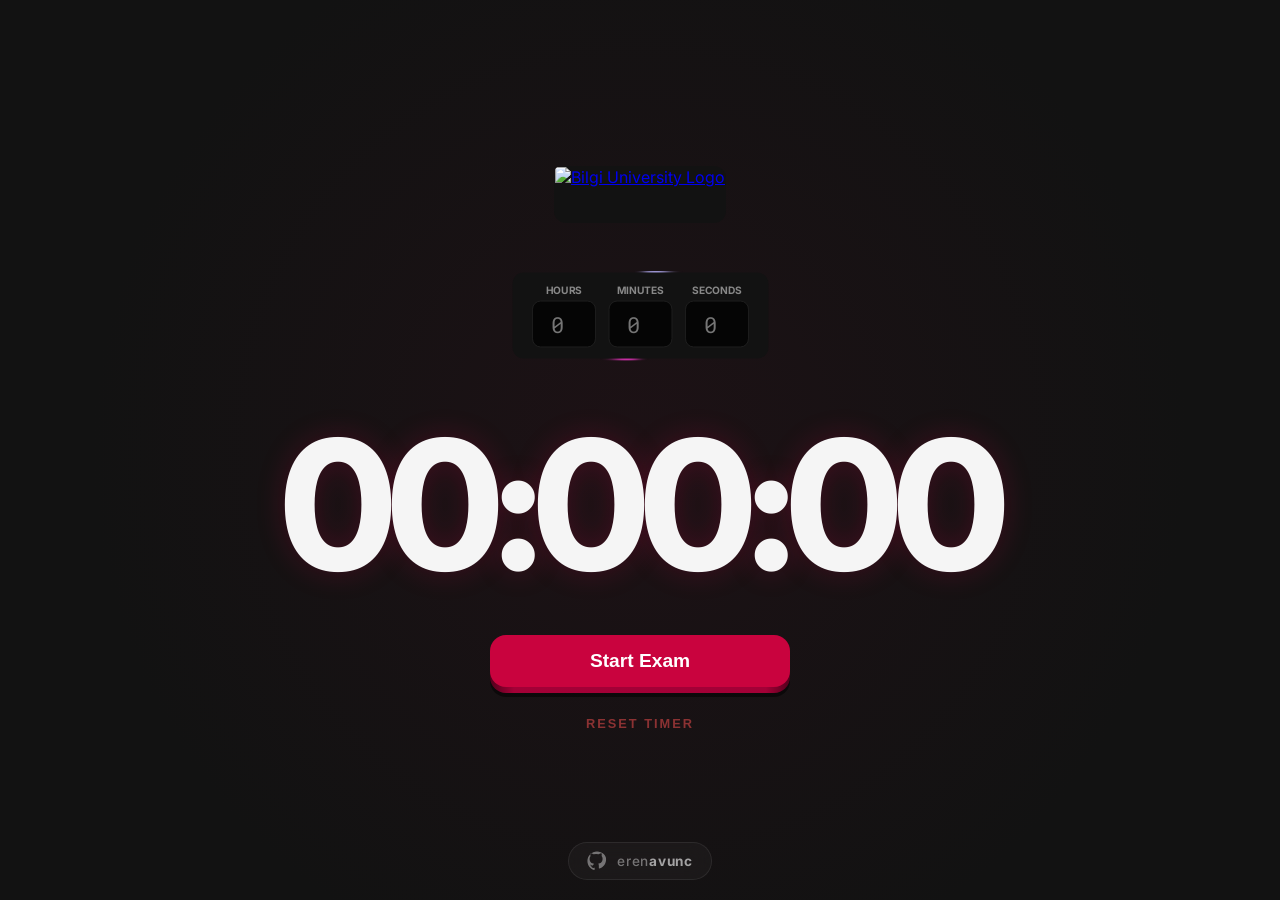
==== commit 89192206: "Alarm, 10seconds left, Celebration added" ====
--- a/index.html
+++ b/index.html
@@ -3,22 +3,22 @@
 
 <head>
     <meta charset="UTF-8">
-    <meta name="viewport" content="width=device-width, initial-scale=1.0">
-    <title>Exam Timer</title>
-    <link
-        href="https://fonts.googleapis.com/css2?family=Inter:wght@400;700;800&family=Roboto+Mono:wght@400;700&display=swap"
-        rel="stylesheet">
+    <meta name="viewport" content="width=device-width, initial-scale=1.0, maximum-scale=1.0, user-scalable=no">
+    <title>Exam Timer | Bilgi University</title>
+    <link href="https://fonts.googleapis.com/css2?family=Inter:wght@400;700;800&family=Roboto+Mono:wght@400;700&display=swap" rel="stylesheet">
     <link rel="stylesheet" href="style.css">
 </head>
 
 <body>
     <section class="counter">
 
-        <header class="logo-wrapper">
-            <a href="https://www.bilgi.edu.tr" target="_blank" class="logo-link">
-                <img src="https://tbl.bilgi.edu.tr/brand-resources/logotypes/bilgi/svg/bilgi-logotype-en-light.svg"
-                    alt="Bilgi University Logo" class="logo">
-            </a>
+        <header>
+            <div class="logo-wrapper">
+                <a href="https://www.bilgi.edu.tr" target="_blank" class="logo-link">
+                    <img src="https://tbl.bilgi.edu.tr/brand-resources/logotypes/bilgi/svg/bilgi-logotype-en-light.svg"
+                        alt="Bilgi University Logo" class="logo">
+                </a>
+            </div>
         </header>
 
         <div id="poda" class="input-wrapper-neon">
@@ -26,25 +26,23 @@
             <div class="border"></div>
             <div class="darkBorderBg"></div>
             <div class="glow"></div>
+            
+            <div id="input-mask"></div>
 
             <div class="time-inputs">
-                <div>
+                <div class="input-group">
                     <label for="hours">Hours</label>
                     <input type="number" id="hours" class="input" placeholder="0" min="0">
                 </div>
-                <div>
+                <div class="input-group">
                     <label for="minutes">Minutes</label>
                     <input type="number" id="minutes" class="input" placeholder="0" min="0">
                 </div>
-                <div>
+                <div class="input-group">
                     <label for="seconds">Seconds</label>
                     <input type="number" id="seconds" class="input" placeholder="0" min="0">
                 </div>
             </div>
-
-            <div id="input-mask"></div>
-            <div id="pink-mask"></div>
-
         </div>
 
         <div id="count">00:00:00</div>
@@ -61,107 +59,15 @@
 
     <footer class="footer">
         <a href="https://github.com/guitareren" target="_blank" class="github-link">
-            <svg viewBox="0 0 24 24" fill="currentColor" xmlns="http://www.w3.org/2000/svg">
-                <path
-                    d="M12 .5C5.65.5.5 5.65.5 12c0 5.1 3.3 9.4 7.9 10.9.6.1.8-.3.8-.6v-2.1c-3.2.7-3.9-1.5-3.9-1.5-.5-1.2-1.2-1.5-1.2-1.5-1-.7.1-.7.1-.7 1.1.1 1.7 1.1 1.7 1.1 1 .1 1.6-.7 1.8-1.1.1-.7.4-1.1.7-1.3-2.6-.3-5.3-1.3-5.3-5.8 0-1.3.5-2.4 1.2-3.3-.1-.3-.5-1.6.1-3.3 0 0 1-.3 3.4 1.2a11.7 11.7 0 0 1 6.2 0c2.4-1.5 3.4-1.2 3.4-1.2.6 1.7.2 3 .1 3.3.8.9 1.2 2 1.2 3.3 0 4.5-2.7 5.5-5.3 5.8.4.3.8 1 .8 2.1v3.1c0 .3.2.7.8.6 4.6-1.5 7.9-5.8 7.9-10.9C23.5 5.65 18.35.5 12 .5z" />
+            <svg viewBox="0 0 24 24" fill="currentColor" xmlns="http://www.w3.org/2000/svg" width="20" height="20">
+                <path d="M12 .5C5.65.5.5 5.65.5 12c0 5.1 3.3 9.4 7.9 10.9.6.1.8-.3.8-.6v-2.1c-3.2.7-3.9-1.5-3.9-1.5-.5-1.2-1.2-1.5-1.2-1.5-1-.7.1-.7.1-.7 1.1.1 1.7 1.1 1.7 1.1 1 .1 1.6-.7 1.8-1.1.1-.7.4-1.1.7-1.3-2.6-.3-5.3-1.3-5.3-5.8 0-1.3.5-2.4 1.2-3.3-.1-.3-.5-1.6.1-3.3 0 0 1-.3 3.4 1.2a11.7 11.7 0 0 1 6.2 0c2.4-1.5 3.4-1.2 3.4-1.2.6 1.7.2 3 .1 3.3.8.9 1.2 2 1.2 3.3 0 4.5-2.7 5.5-5.3 5.8.4.3.8 1 .8 2.1v3.1c0 .3.2.7.8.6 4.6-1.5 7.9-5.8 7.9-10.9C23.5 5.65 18.35.5 12 .5z" />
             </svg>
             <span>eren<strong>avunc</strong></span>
         </a>
     </footer>
- <script>
-    let remaining = 0;
-    let interval = null;
-    let isRunning = false;
 
-    const countEl = document.getElementById("count");
-    const startPauseBtn = document.getElementById("startPause");
-    const resetBtn = document.getElementById("reset");
-    const btnText = startPauseBtn.querySelector(".front");
-    const inputs = document.querySelectorAll(".time-inputs input");
-
-    // Zamanı formatlayan tek ve optimize fonksiyon
-    function updateDisplay(totalSeconds) {
-        const h = Math.floor(totalSeconds / 3600);
-        const m = Math.floor((totalSeconds % 3600) / 60);
-        const s = totalSeconds % 60;
-        countEl.textContent = `${h.toString().padStart(2, '0')}:${m.toString().padStart(2, '0')}:${s.toString().padStart(2, '0')}`;
-    }
-
-    function getInputSeconds() {
-        const h = Math.max(0, parseInt(document.getElementById("hours").value) || 0);
-        const m = Math.max(0, parseInt(document.getElementById("minutes").value) || 0);
-        const s = Math.max(0, parseInt(document.getElementById("seconds").value) || 0);
-        return (h * 3600) + (m * 60) + s;
-    }
-
-    function toggleInputs(disabled) {
-        inputs.forEach(input => input.disabled = disabled);
-        document.getElementById("poda").style.opacity = disabled ? "0.6" : "1";
-    }
-
-    function toggleTimer() {
-        if (!isRunning) {
-            // Başlatma veya Devam Etme
-            if (remaining <= 0) {
-                remaining = getInputSeconds();
-                if (remaining <= 0) {
-                    alert("Lütfen geçerli bir süre girin.");
-                    return;
-                }
-            }
-            
-            toggleInputs(true);
-            btnText.textContent = "Pause Exam";
-            isRunning = true;
-
-            interval = setInterval(() => {
-                if (remaining > 0) {
-                    remaining--;
-                    updateDisplay(remaining);
-                } else {
-                    stopTimer();
-                    countEl.textContent = "TIME UP!";
-                    // Opsiyonel: Buraya bir alarm sesi eklenebilir
-                }
-            }, 1000);
-        } else {
-            // Duraklatma
-            stopTimer();
-            btnText.textContent = "Resume Exam";
-        }
-    }
-
-    function stopTimer() {
-        clearInterval(interval);
-        interval = null;
-        isRunning = false;
-    }
-
-    function resetTimer() {
-        stopTimer();
-        toggleInputs(false);
-        remaining = getInputSeconds();
-        updateDisplay(remaining);
-        btnText.textContent = "Start Exam";
-    }
-
-    // Event Listeners
-    startPauseBtn.addEventListener("click", toggleTimer);
-    resetBtn.addEventListener("click", resetTimer);
-
-    // Input değiştiğinde sayacı anlık güncelle (Sınav başlamadan önce)
-    inputs.forEach(input => {
-        input.addEventListener("input", () => {
-            if (!isRunning) {
-                remaining = getInputSeconds();
-                updateDisplay(remaining);
-            }
-        });
-    });
-
-    // İlk açılış
-    updateDisplay(0);
-</script>
+    <script src="https://cdn.jsdelivr.net/npm/canvas-confetti@1.6.0/dist/confetti.browser.min.js"></script>
+    <script src="scripts.js"></script>
 </body>
 
 </html>
--- a/style.css
+++ b/style.css
@@ -2,44 +2,18 @@
     --bg-color: #121212;
     --text-color: #e0e0e0;
     --accent-color: hsl(342, 97%, 40%);
-    --shadow-color: rgba(0, 0, 0, 0.4);
-    --font-family: 'Inter', -apple-system, BlinkMacSystemFont, "Segoe UI", Roboto, Helvetica, Arial, sans-serif;
-}
-
+    --font-family: 'Inter', sans-serif;
+    --neon-purple: #a099d8;
+    --neon-pink: #cf30aa;
+}
+
+/* --- Base Reset --- */
 * {
     box-sizing: border-box;
     margin: 0;
     padding: 0;
     -webkit-tap-highlight-color: transparent;
-    /* Mobilde tıklama anındaki mavi kutuyu siler */
-    -webkit-touch-callout: none;
-    /* iOS'ta basılı tutunca çıkan menüyü engeller */
-    -webkit-user-select: none;
-    /* Safari */
-    -khtml-user-select: none;
-    /* Konqueror HTML */
-    -moz-user-select: none;
-    /* Firefox */
-    -ms-user-select: none;
-    /* Internet Explorer/Edge */
     user-select: none;
-    /* Standart */
-}
-
-header {
-    width: 100%;
-    display: flex;
-    justify-content: center;
-    align-items: center;
-    padding: 20px 0;
-    position: relative;
-    /* Absolute yerine relative yaparak altındaki elemanları aşağı iter */
-    z-index: 100;
-}
-
-header img.logo {
-    height: clamp(40px, 7vh, 55px);
-    width: auto;
 }
 
 body {
@@ -49,573 +23,41 @@
     align-items: center;
     font-family: var(--font-family);
     background-color: var(--bg-color);
+    background-image: radial-gradient(circle at 50% 50%, rgba(226, 3, 77, 0.05) 0%, rgba(18, 18, 18, 1) 70%);
     color: var(--text-color);
     overflow: hidden;
-    touch-action: pan-x pan-y;
-    background-image: radial-gradient(circle at 50% 50%,
-            rgba(226, 3, 77, 0.05) 0%,
-            rgba(18, 18, 18, 1) 70%);
-}
-
-
+    touch-action: manipulation;
+}
+
+/* --- Layout --- */
 section.counter {
     display: flex;
     flex-direction: column;
-    justify-content: space-evenly;
-    /* Elemanları dikeyde eşit ve dengeli dağıtır */
-    align-items: center;
-    width: 100%;
-    height: 100dvh;
-    padding: 10px 20px;
-    box-sizing: border-box;
-    overflow: hidden;
-    /* Taşmaları engeller */
-    overflow-y: auto;
-    /* Çok daralırsa en azından kaydırılabilir olsun */
-    gap: 1vh;
-    /* Elemanlar arası dinamik boşluk */
-}
-
-#count {
-    font-weight: 800;
-    font-size: clamp(4rem, 22vmin, 33rem);
-    color: whitesmoke;
-    line-height: 1;
-    letter-spacing: -0.04em;
-    font-variant-numeric: tabular-nums;
-    text-align: center;
-    text-shadow: 0 0 20px rgba(245, 245, 245, 0.2);
-    max-width: 95vw;
-    margin: 0;
-    /* Boşluklar flex-evenly tarafından yönetilecek */
-    overflow: hidden;
-    z-index: 5;
-}
-
-
-@keyframes countAppear {
-    from {
-        opacity: 0;
-        transform: translateY(20px) scale(0.9);
-    }
-
-    to {
-        opacity: 1;
-        transform: translateY(0) scale(1);
-    }
-}
-
-
-.pushable {
-    position: relative;
-    border: none;
-    background: transparent;
-    padding: 0;
-    cursor: pointer;
-    outline: none;
-    user-select: none;
-    touch-action: manipulation;
-    width: clamp(160px, 50vmin, 280px);
-    margin: 2vh 0;
-    animation: buttonAppear 0.6s 0.3s cubic-bezier(0.23, 1, 0.32, 1) both;
-    z-index: 10;
-    flex-shrink: 1;
-    min-height: 40px;
-}
-
-@keyframes buttonAppear {
-    from {
-        opacity: 0;
-        transform: translateY(10px);
-    }
-
-    to {
-        opacity: 1;
-        transform: translateY(0);
-    }
-}
-
-.shadow {
-    position: absolute;
-    top: 0;
-    left: 0;
-    width: 100%;
-    height: 100%;
-    border-radius: 16px;
-    background: hsl(0deg 0% 0% / 0.3);
-    will-change: transform;
-    transform: translateY(4px);
-    transition: transform 600ms cubic-bezier(.3, .7, .4, 1);
-}
-
-.edge {
-    position: absolute;
-    top: 0;
-    left: 0;
-    width: 100%;
-    height: 100%;
-    border-radius: 16px;
-    background: linear-gradient(to left,
-            hsl(340deg 100% 16%) 0%,
-            hsl(340deg 100% 32%) 8%,
-            hsl(340deg 100% 32%) 92%,
-            hsl(340deg 100% 16%) 100%);
-}
-
-.front {
-    display: block;
-    position: relative;
-    padding: clamp(8px, 2vh, 14px) 0;
-    /* üst-alt padding küçülür/büyür */
-
-
-    border-radius: 16px;
-    font-size: clamp(0.8rem, 3vw, 1.2rem);
-    /* yazı boyutu orantılı */
-
-    font-weight: 700;
-    color: white;
-    background: var(--accent-color);
-    will-change: transform;
-    transform: translateY(-6px);
-    transition: transform 600ms cubic-bezier(.3, .7, .4, 1), background 200ms;
-    text-align: center;
-    letter-spacing: 0.02em;
-}
-
-.pushable:hover {
-    filter: brightness(105%);
-}
-
-.pushable:hover .front {
-    transform: translateY(-8px);
-    transition: transform 250ms cubic-bezier(.3, .7, .4, 1.5);
-}
-
-.pushable:active .front {
-    background: rgb(190, 5, 98);
-    transform: translateY(-2px);
-    transition: transform 34ms;
-}
-
-.pushable:hover .shadow {
-    transform: translateY(6px);
-    transition: transform 250ms cubic-bezier(.3, .7, .4, 1.5);
-}
-
-.pushable:active .shadow {
-    transform: translateY(2px);
-    transition: transform 34ms;
-}
-
-
-#reset {
-    background-color: transparent;
-    color: #ef5350;
-    border: 2px solid transparent;
-    font-weight: 600;
-    cursor: pointer;
-    transition: all 0.3s ease;
-    text-transform: uppercase;
-    letter-spacing: 0.1em;
-    opacity: 0.5;
-
-    /* Responsive font ve padding */
-    font-size: clamp(0.75rem, 2vmin, 1rem);
-    padding: 12px 24px;
-    margin-top: auto;
-    margin-bottom: 5vh;
-}
-
-#reset:hover {
-    opacity: 1;
-    background-color: rgba(239, 83, 80, 0.1);
-    border-color: rgba(239, 83, 80, 0.2);
-}
-
-#reset:active {
-    transform: scale(0.95);
-}
-
-
-.input-wrapper-neon {
-    display: flex;
-    justify-content: center;
-    align-items: center;
-    margin-top: 10px;
-    /* Logodan sonraki boşluk */
-    margin-bottom: 20px;
-    /* Sayıdan önceki boşluk */
-    scale: 0.85;
-    z-index: 50;
-    position: relative;
-}
-
-.grid {
-    height: 800px;
-    width: 800px;
-    background-image: linear-gradient(to right, #0f0f10 1px, transparent 1px),
-        linear-gradient(to bottom, #0f0f10 1px, transparent 1px);
-    background-size: 1rem 1rem;
-    background-position: center center;
-    position: absolute;
-    z-index: -1;
-    filter: blur(1px);
-}
-
-
-.white,
-.border,
-.darkBorderBg,
-.glow {
-    max-height: 70px;
-    max-width: 314px;
-    height: 100%;
-    width: 100%;
-    position: absolute;
-    overflow: hidden;
-    z-index: -1;
-    border-radius: 12px;
-    filter: blur(3px);
-    pointer-events: none;
-}
-
-#main {
-    position: relative;
-    z-index: 50;
-}
-
-
-.input {
-    background-color: #010201;
-    border: none;
-    width: 301px;
-    height: 56px;
-    border-radius: 10px;
-    color: white;
-    padding-inline: 15px;
-    font-size: 1.5rem;
-    font-family: var(--font-family);
-    position: relative;
-    z-index: 60;
-    pointer-events: auto;
-    text-align: center;
-}
-
-#poda {
-    display: flex;
-    align-items: center;
-    justify-content: center;
-    position: relative;
-}
-
-.input::placeholder {
-    color: #c0b9c0;
-}
-
-.input:focus {
-    outline: none;
-}
-
-#input-mask,
-#pink-mask {
-    pointer-events: none;
-    position: absolute;
-    z-index: 52;
-}
-
-#input-mask {
-    width: 100px;
-    height: 20px;
-    background: linear-gradient(90deg, transparent, black);
-    top: 18px;
-    left: 70px;
-}
-
-#pink-mask {
-    width: 30px;
-    height: 20px;
-    background: #cf30aa;
-    top: 10px;
-    left: 5px;
-    filter: blur(20px);
-    opacity: 0.8;
-    transition: all 2s;
-}
-
-.white::before,
-.border::before,
-.darkBorderBg::before,
-.glow:before {
-    content: "";
-    z-index: -2;
-    top: 50%;
-    left: 50%;
-    position: absolute;
-    background-repeat: no-repeat;
-    transition: all 2s;
-}
-
-.white::before {
-    transform: translate(-50%, -50%) rotate(83deg);
-    width: 600px;
-    height: 600px;
-    filter: brightness(1.4);
-    background-image: conic-gradient(rgba(0, 0, 0, 0) 0%, #a099d8, rgba(0, 0, 0, 0) 8%, rgba(0, 0, 0, 0) 50%, #dfa2da, rgba(0, 0, 0, 0) 58%);
-}
-
-.border::before {
-    transform: translate(-50%, -50%) rotate(70deg);
-    width: 600px;
-    height: 600px;
-    filter: brightness(1.3);
-    background-image: conic-gradient(#1c191c, #402fb5 5%, #1c191c 14%, #1c191c 50%, #cf30aa 60%, #1c191c 64%);
-}
-
-.darkBorderBg::before {
-    transform: translate(-50%, -50%) rotate(82deg);
-    width: 600px;
-    height: 600px;
-    background-image: conic-gradient(rgba(0, 0, 0, 0), #18116a, rgba(0, 0, 0, 0) 10%, rgba(0, 0, 0, 0) 50%, #6e1b60, rgba(0, 0, 0, 0) 60%);
-}
-
-.glow:before {
-    transform: translate(-50%, -50%) rotate(60deg);
-    width: 999px;
-    height: 999px;
-    background-image: conic-gradient(#000, #402fb5 5%, #000 38%, #000 50%, #cf30aa 60%, #000 87%);
-}
-
-#poda:hover>.darkBorderBg::before {
-    transform: translate(-50%, -50%) rotate(-98deg);
-}
-
-#poda:hover>.white::before {
-    transform: translate(-50%, -50%) rotate(-97deg);
-}
-
-#poda:hover>.border::before {
-    transform: translate(-50%, -50%) rotate(-110deg);
-}
-
-#poda:focus-within>.darkBorderBg::before {
-    transform: translate(-50%, -50%) rotate(442deg);
-    transition: all 4s;
-}
-
-#poda:focus-within>.white::before {
-    transform: translate(-50%, -50%) rotate(443deg);
-    transition: all 4s;
-}
-
-#poda:focus-within>.border::before {
-    transform: translate(-50%, -50%) rotate(430deg);
-    transition: all 4s;
-}
-
-/* Timer ikonunu tüm grubun sağına sabitle */
-#filter-icon {
-    position: absolute;
-    top: 50%;
-    right: -50px;
-    /* input grubunun sağında */
-    transform: translateY(-50%);
-    display: flex;
-    align-items: center;
-    justify-content: center;
-    z-index: 60;
-    height: 40px;
-    width: 38px;
-    border-radius: 10px;
-    background: linear-gradient(180deg, #161329, black, #1d1b4b);
-    pointer-events: none;
-}
-
-
-@media (min-width: 1200px) {
-    section.counter {
-        max-width: 1000px;
-        margin: 0 auto;
-    }
-}
-
-.footer {
-    position: absolute;
-    bottom: 20px;
-    width: 100%;
-    display: flex;
-    justify-content: center;
-    align-items: center;
-    z-index: 10;
-}
-
-.github-link {
-    display: flex;
-    align-items: center;
-    gap: 10px;
-    color: rgba(255, 255, 255, 0.3);
-    text-decoration: none;
-    font-size: 0.85rem;
-    font-weight: 500;
-    letter-spacing: 0.05em;
-    padding: 8px 16px;
-    border-radius: 20px;
-    background: rgba(255, 255, 255, 0.02);
-    border: 1px solid rgba(255, 255, 255, 0.05);
-    transition: all 0.4s ease;
-    backdrop-filter: blur(5px);
-}
-
-.github-link svg {
-    width: 20px;
-    height: 20px;
-    transition: transform 0.4s ease;
-}
-
-.github-link:hover {
-    color: #fff;
-    background: rgba(226, 3, 77, 0.1);
-
-    border-color: var(--accent-color);
-    box-shadow: 0 0 20px rgba(226, 3, 77, 0.2);
-}
-
-.github-link:hover svg {
-    transform: rotate(360deg) scale(1.1);
-}
-
-html,
-body {
-    margin: 0;
-    padding: 0;
-    width: 100%;
-    min-height: 100vh;
-    overflow: hidden;
-    /* Tarayıcının çift tıkla odaklanma/zoom hareketini tamamen kapatır */
-    touch-action: manipulation;
-    /* Metin seçmeyi engeller (sayı artırırken metnin maviye boyanmaması için) */
-    user-select: none;
-    -webkit-user-select: none;
-    overscroll-behavior: none;
-}
-
-.pushable,
-.nav-card,
-.home-icon-link {
-    -webkit-tap-highlight-color: transparent;
-    /* Mobildeki tıklama gölgesini siler */
-    outline: none;
-    /* Odaklanma çerçevesini kaldırır */
-    user-select: none;
-}
-
-.pushable:focus,
-.nav-card:focus {
-    outline: none;
-}
-
-/* Input kutuları daha küçük ve orantılı */
-.time-inputs .input {
-    width: clamp(60px, 15vw, 100px);
-    height: clamp(40px, 6vh, 56px);
-    text-align: center;
-    font-size: clamp(1rem, 3vw, 1.2rem);
-    padding: 0;
-}
-
-/* Zaman inputları kapsayıcı */
-.time-inputs {
-    display: flex;
-    gap: 20px;
-    justify-content: center;
-    align-items: flex-end;
-    flex-wrap: wrap;
-    position: relative;
-    /* ikon için referans */
-}
-
-
-.time-inputs div {
-    display: flex;
-    flex-direction: column;
-    align-items: center;
-}
-
-.time-inputs label {
-    color: var(--text-color);
-    font-size: 0.9rem;
-    margin-bottom: 6px;
-    font-family: var(--font-family);
-}
-
-#reset {
-    font-size: clamp(0.8rem, 2vw, 1rem);
-    padding: clamp(8px, 2vw, 12px) clamp(16px, 4vw, 24px);
-    margin-top: clamp(3vh, 5vh, 8vh);
-}
-
-/* Yükseklik 500px'den küçükse (Yatay telefonlar) */
-@media (max-height: 600px) {
-    header {
-        padding: 5px 0;
-    }
-
-    header img.logo {
-        height: 30px;
-    }
-
-    .input-wrapper-neon {
-        margin-top: 5px;
-        margin-bottom: 5px;
-        scale: 0.7;
-        /* Input grubunu küçült */
-    }
-
-    #count {
-        font-size: clamp(3rem, 15vh, 6rem);
-        /* Sayıyı dikeyde daralt */
-    }
-
-    .pushable {
-        width: clamp(120px, 30vmin, 200px);
-        margin: 1vh 0;
-    }
-
-    .front {
-        padding: 6px 0;
-        font-size: 0.8rem;
-    }
-
-    #reset {
-        margin-top: 5px;
-        margin-bottom: 4vh;
-        padding: 5px 15px;
-    }
-
-    .footer {
-        position: relative;
-        /* Üst üste binmeyi önlemek için akışa dahil et */
-        bottom: 0;
-        padding: 10px 0;
-        display: none;
-    }
-}
-
-/* Logo Kapsayıcısı */
+    justify-content: center;
+    align-items: center;
+    width: 100%;
+    min-height: 100dvh;
+    padding: 20px;
+    gap: 2vh;
+}
+
+header {
+    width: 100%;
+    display: flex;
+    justify-content: center;
+    padding: 20px 0;
+    z-index: 100;
+}
+
+/* --- Logo Animation --- */
 .logo-wrapper {
     position: relative;
-    display: flex;
-    justify-content: center;
-    align-items: center;
     padding: 3px;
     border-radius: 14px;
     overflow: hidden;
-    z-index: 1;
     transition: transform 0.3s ease;
-    cursor: pointer;
-}
-
-/* Arka plandaki dönen neon ışık */
+}
+
 .logo-wrapper::before {
     content: "";
     position: absolute;
@@ -624,21 +66,14 @@
     top: 50%;
     width: 300%;
     height: 300%;
-    background-image: conic-gradient(rgba(0, 0, 0, 0) 0%,
-            #a099d8 10%,
-            rgba(0, 0, 0, 0) 20%,
-            rgba(0, 0, 0, 0) 50%,
-            #cf30aa 60%,
-            rgba(0, 0, 0, 0) 70%);
+    background-image: conic-gradient(transparent 0%, var(--neon-purple) 10%, transparent 20%, transparent 50%, var(--neon-pink) 60%, transparent 70%);
     transform: translate(-50%, -50%) rotate(0deg);
-    /* Animasyon varsayılan olarak duraklatıldı */
     animation: rotateLogoBorder 3s linear infinite;
     animation-play-state: paused;
     opacity: 0;
-    transition: opacity 0.3s ease;
-}
-
-/* Logo arkasındaki sabit siyah zemin */
+    transition: opacity 0.3s;
+}
+
 .logo-wrapper::after {
     content: "";
     position: absolute;
@@ -648,36 +83,303 @@
     z-index: -1;
 }
 
-/* --- HOVER DURUMU --- */
-
 .logo-wrapper:hover {
     transform: scale(1.05);
-    /* Hafif büyüme efekti */
 }
 
 .logo-wrapper:hover::before {
     opacity: 1;
-    /* Işık görünür olur */
     animation-play-state: running;
-    /* Animasyon dönmeye başlar */
 }
 
 @keyframes rotateLogoBorder {
-    from {
-        transform: translate(-50%, -50%) rotate(0deg);
-    }
-
     to {
         transform: translate(-50%, -50%) rotate(360deg);
     }
 }
 
 header img.logo {
-    position: relative;
-    z-index: 2;
     height: clamp(40px, 7vh, 55px);
-    width: auto;
     display: block;
-    /* Resmin kendisinde metin seçilmeyi engelle */
-    pointer-events: none;
+}
+
+/* --- Improved Neon Input Wrapper --- */
+.input-wrapper-neon {
+    position: relative;
+    display: flex;
+    justify-content: center;
+    align-items: center;
+    padding: 15px 25px;
+    border-radius: 15px;
+    overflow: hidden;
+    scale: 0.85;
+    z-index: 50;
+}
+
+.white,
+.border,
+.darkBorderBg,
+.glow {
+    position: absolute;
+    width: 100%;
+    height: 100%;
+    top: 0;
+    left: 0;
+    filter: blur(5px);
+    z-index: -2;
+}
+
+.white::before,
+.border::before {
+    content: "";
+    position: absolute;
+    top: 50%;
+    left: 50%;
+    width: 600px;
+    height: 600px;
+    transform: translate(-50%, -50%) rotate(0deg);
+    background-image: conic-gradient(transparent, var(--neon-purple), transparent 10%, transparent 50%, var(--neon-pink), transparent 60%);
+    transition: transform 1.5s cubic-bezier(0.4, 0, 0.2, 1);
+}
+
+/* Neon Interaction */
+.input-wrapper-neon:hover .white::before {
+    transform: translate(-50%, -50%) rotate(-120deg);
+}
+
+.input-wrapper-neon:focus-within .white::before {
+    transform: translate(-50%, -50%) rotate(440deg);
+    transition: transform 4s linear;
+}
+
+#input-mask {
+    position: absolute;
+    inset: 2px;
+    background: var(--bg-color);
+    border-radius: 13px;
+    z-index: -1;
+}
+
+.time-inputs {
+    display: flex;
+    gap: 15px;
+    position: relative;
+    z-index: 60;
+}
+
+.input-group {
+    display: flex;
+    flex-direction: column;
+    align-items: center;
+}
+
+.input-group label {
+    font-size: 0.75rem;
+    color: #888;
+    margin-bottom: 5px;
+    font-weight: 700;
+    text-transform: uppercase;
+}
+
+.input {
+    background: #050505;
+    border: 1px solid #222;
+    width: 75px;
+    height: 55px;
+    border-radius: 10px;
+    color: white;
+    font-size: 1.6rem;
+    text-align: center;
+    font-family: 'Roboto Mono', monospace;
+    outline: none;
+    transition: border-color 0.3s, box-shadow 0.3s;
+}
+
+.input:focus {
+    border-color: var(--accent-color);
+    box-shadow: 0 0 15px rgba(226, 3, 77, 0.3);
+}
+
+/* --- Timer Display --- */
+#count {
+    font-weight: 800;
+    /* Zoom yapınca durmaması için üst sınırı 80rem yaptık */
+    font-size: clamp(3.5rem, 20vmin, 80rem); 
+    color: whitesmoke;
+    font-variant-numeric: tabular-nums;
+    letter-spacing: -0.05em;
+    text-shadow: 0 0 30px rgba(226, 3, 77, 0.2);
+    margin: 10px 0;
+}
+
+/* --- 3D Button (Hızlandırıldı) --- */
+.pushable {
+    position: relative;
+    background: transparent;
+    padding: 0;
+    cursor: pointer;
+    width: clamp(200px, 50vmin, 300px);
+    border: none;
+}
+
+.shadow {
+    position: absolute;
+    top: 0;
+    left: 0;
+    width: 100%;
+    height: 100%;
+    border-radius: 16px;
+    background: rgba(0, 0, 0, 0.5);
+    transform: translateY(4px);
+    /* 600ms -> 150ms: Geri çıkış hızı */
+    transition: transform 150ms cubic-bezier(.3, .7, .4, 1);
+}
+
+.edge {
+    position: absolute;
+    top: 0;
+    left: 0;
+    width: 100%;
+    height: 100%;
+    border-radius: 16px;
+    background: linear-gradient(to left, hsl(340, 100%, 16%), hsl(340, 100%, 32%) 8%, hsl(340, 100%, 32%) 92%, hsl(340, 100%, 16%));
+}
+
+.front {
+    display: block;
+    position: relative;
+    padding: 15px 0;
+    border-radius: 16px;
+    font-size: 1.2rem;
+    font-weight: 700;
+    color: white;
+    background: var(--accent-color);
+    transform: translateY(-6px);
+    /* 600ms -> 150ms: Geri çıkış hızı */
+    transition: transform 150ms cubic-bezier(.3, .7, .4, 1);
+    text-align: center;
+}
+
+.pushable:hover .front {
+    transform: translateY(-8px);
+}
+
+/* Tıklama anındaki anlık tepki için 34ms */
+.pushable:active .front {
+    transform: translateY(-2px);
+    transition: transform 34ms;
+}
+
+.pushable:active .shadow {
+    transform: translateY(2px);
+    transition: transform 34ms;
+}
+
+.pushable:hover .shadow {
+    transform: translateY(6px);
+}
+
+/* --- Reset Butonu Düzenlemesi --- */
+#reset {
+    background: none;
+    border: none;
+    color: #ff5252;
+    cursor: pointer;
+    opacity: 0.5;
+    margin-top: 5px;
+    margin-bottom: 25px;
+    font-weight: 600;
+    font-size: 0.8rem;
+    letter-spacing: 2px;
+    text-transform: uppercase;
+    transition: all 0.3s ease;
+    z-index: 10;
+}
+
+#reset:hover {
+    opacity: 1;
+    transform: scale(1.1);
+    text-shadow: 0 0 10px rgba(255, 82, 82, 0.4);
+}
+
+/* --- Footer & GitHub Logo Düzenlemesi --- */
+.footer {
+    position: fixed;
+    bottom: 20px;
+    width: 100%;
+    display: flex;
+    justify-content: center;
+    z-index: 10;
+}
+
+.github-link {
+    display: flex;
+    align-items: center;
+    gap: 10px;
+    color: rgba(255, 255, 255, 0.4);
+    text-decoration: none;
+    font-size: 0.85rem;
+    font-weight: 500;
+    letter-spacing: 0.05em;
+    padding: 8px 18px;
+    border-radius: 30px;
+    background: rgba(255, 255, 255, 0.03);
+    border: 1px solid rgba(255, 255, 255, 0.08);
+    backdrop-filter: blur(10px);
+    transition: all 0.4s cubic-bezier(0.23, 1, 0.32, 1);
+}
+
+.github-link svg {
+    width: 20px;
+    height: 20px;
+    fill: currentColor;
+    transition: transform 0.6s cubic-bezier(0.68, -0.55, 0.265, 1.55);
+}
+
+.github-link span strong {
+    color: rgba(255, 255, 255, 0.6);
+    transition: color 0.4s ease;
+}
+
+.github-link:hover {
+    color: #fff;
+    background: rgba(226, 3, 77, 0.15);
+    border-color: var(--accent-color);
+    box-shadow: 0 0 20px rgba(226, 3, 77, 0.3),
+        inset 0 0 10px rgba(226, 3, 77, 0.1);
+    transform: translateY(-3px);
+}
+
+.github-link:hover svg {
+    transform: rotate(360deg) scale(1.2);
+    fill: #fff;
+}
+
+.github-link:hover span strong {
+    color: var(--accent-color);
+}
+
+/* --- Responsive Landscape (Yatay Mod) --- */
+@media (max-height: 550px) {
+    #count {
+        font-size: 5rem;
+    }
+
+    .input-wrapper-neon {
+        scale: 0.6;
+        margin: 0;
+    }
+
+    .pushable {
+        width: 160px;
+    }
+
+    .front {
+        padding: 10px 0;
+        font-size: 0.9rem;
+    }
+
+    .footer {
+        display: none;
+    }
 }
